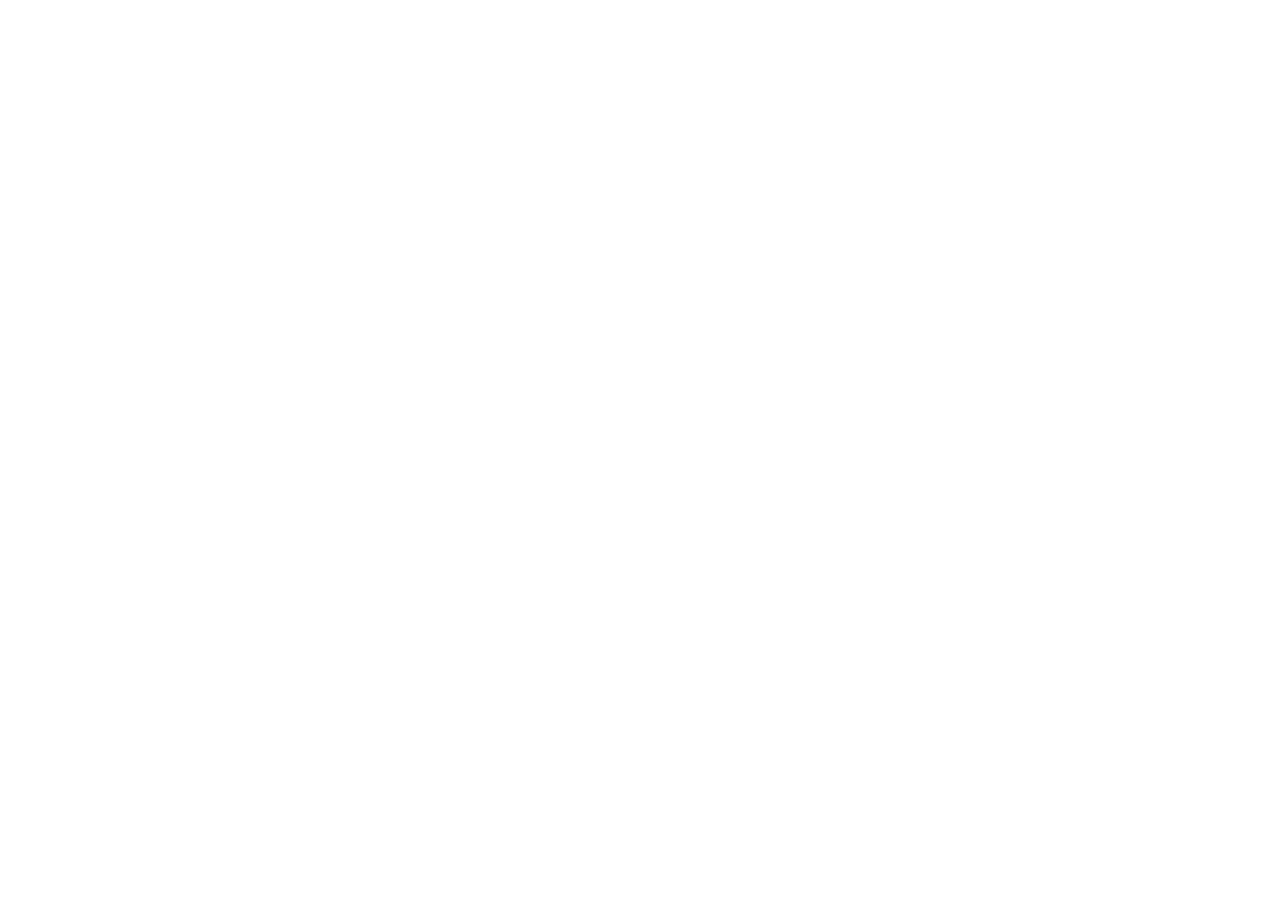
==== index.html @ 7100eab2 "Arquivos Iniciais" ====
<!DOCTYPE html>
<html lang="en">
<head>
    <meta charset="UTF-8">
    <meta http-equiv="X-UA-Compatible" content="IE=edge">
    <meta name="viewport" content="width=device-width, initial-scale=1.0">
    <link rel="stylesheet" text="text/css" href="styles.css">
    <title>Landing Page</title>
</head>
<body>
    
</body>
</html>
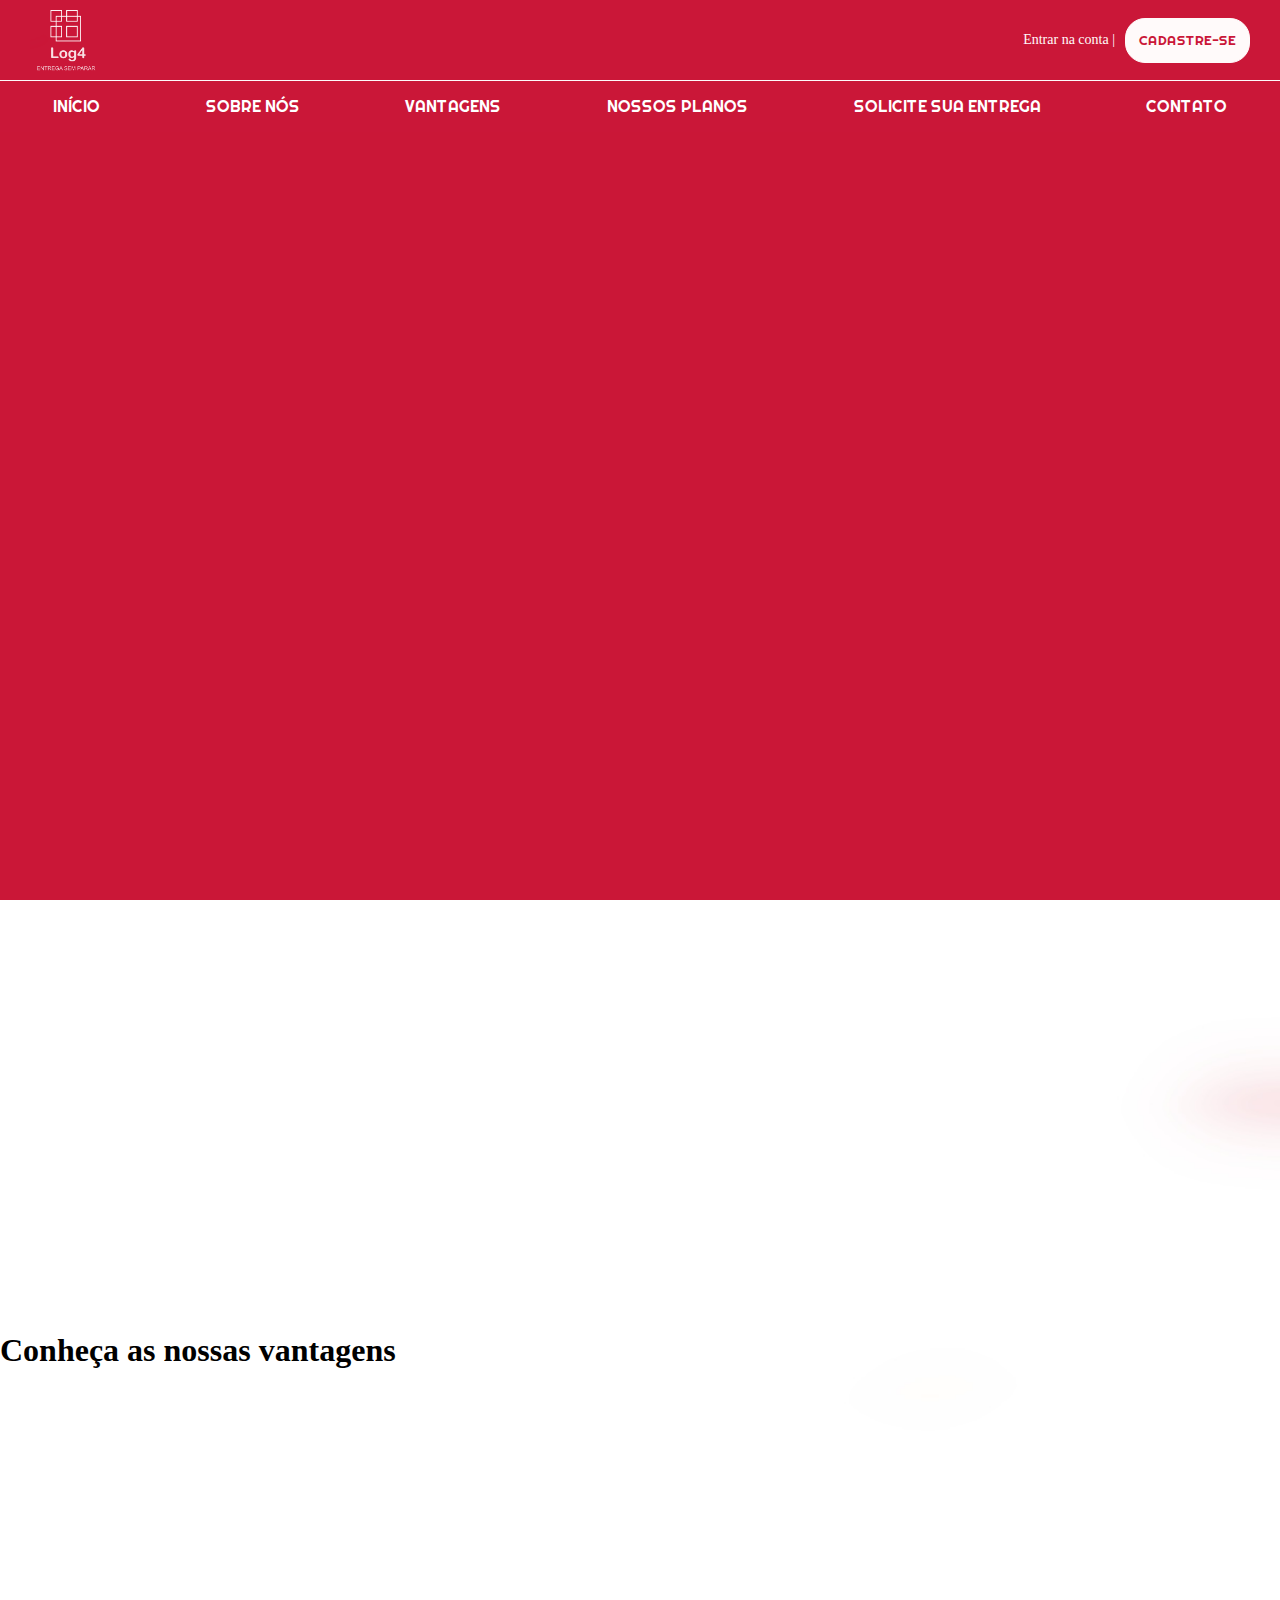
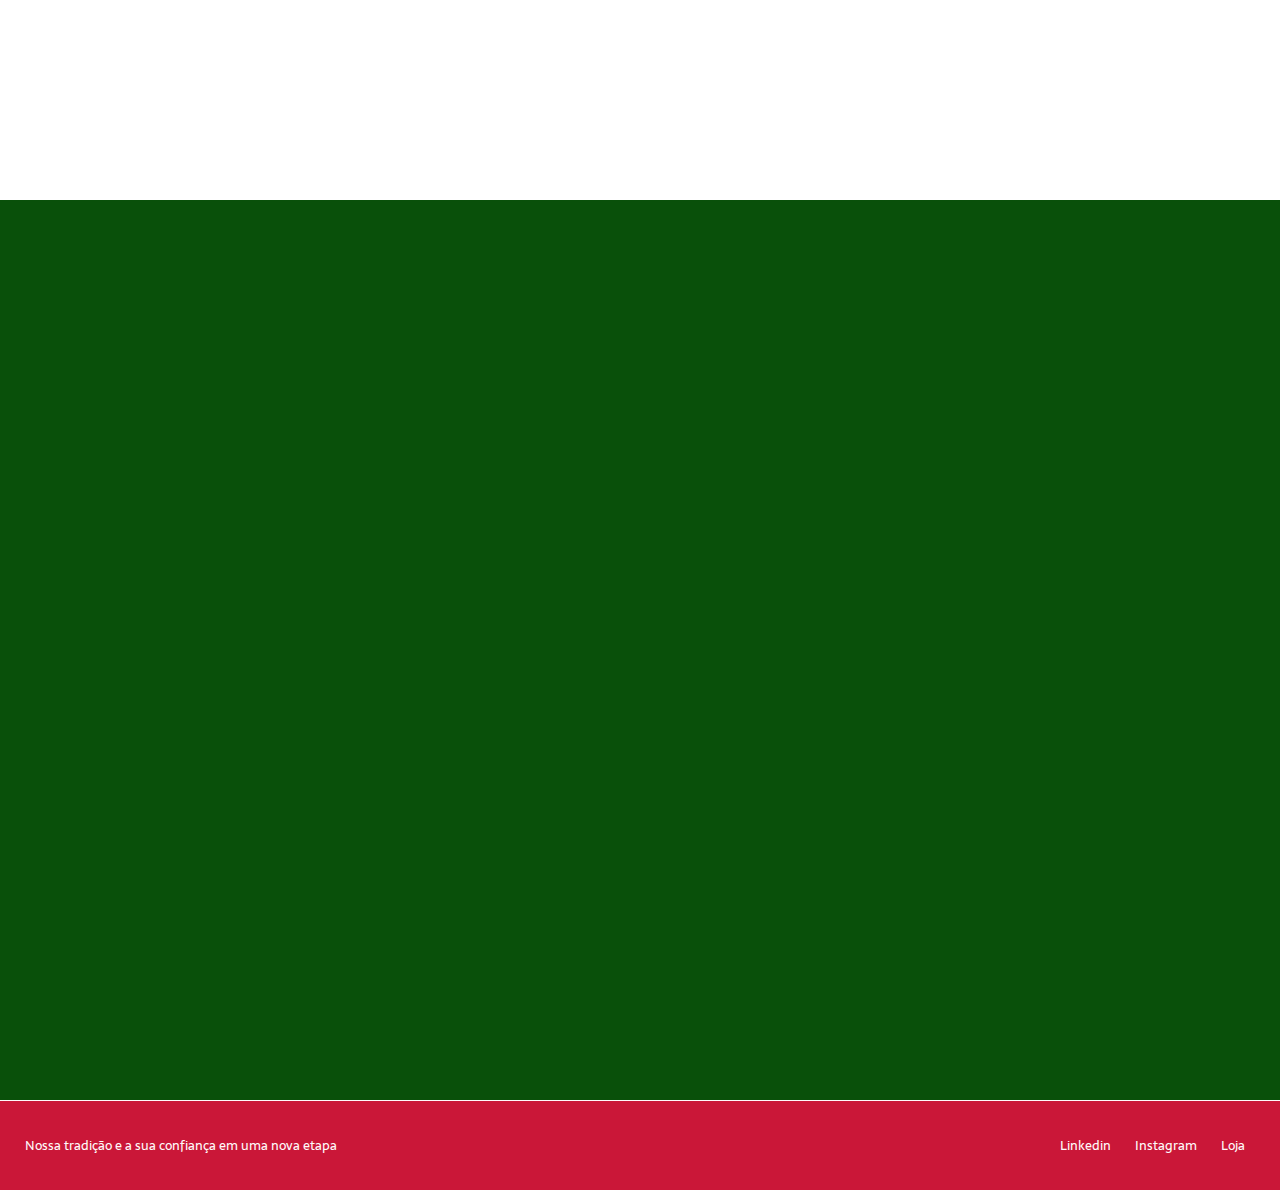
==== commit 99a2b219: "Landing Page / Preços / Cadastro - Modelo Inicial" ====
--- a/index.html
+++ b/index.html
@@ -1,13 +1,45 @@
 <!DOCTYPE html>
-<html lang="en">
+<html lang="pt-Br">
 <head>
     <meta charset="UTF-8">
     <meta http-equiv="X-UA-Compatible" content="IE=edge">
     <meta name="viewport" content="width=device-width, initial-scale=1.0">
     <link rel="stylesheet" text="text/css" href="styles.css">
-    <title>Landing Page</title>
+    <title>4Log | Envios com tradição e confiança </title>
+    <style>
+        
+    </style>
 </head>
 <body>
-    
+    <header>
+        <div class="cabecalho">
+            <img id="logomarca" src="Imagens/logo-Log4.png" alt="null">
+            <p>Entrar na conta |</p>
+            <a href="cadastro.html"><button id="botao-cadastrar">Cadastre-se</button></a>
+        </div>
+        <nav class="navegacao">
+            <a href="#inicio">INÍCIO</a>
+            <a href="#sobre-nos">SOBRE NÓS</a>
+            <a href="#vantagens">VANTAGENS</a>
+            <a href="preços.html">NOSSOS PLANOS</a>
+            <a href="#">SOLICITE SUA ENTREGA</a>
+            <a href="#">CONTATO</a>
+        </nav>
+    </header>
+    <main>
+        <section id="inicio"></section>
+        <section id="sobre-nos">
+            <h1>Conheça as nossas vantagens</h1>
+        </section>
+        <section id="vantagens"></section>
+    </main>
+    <footer>
+        <p>Nossa tradição e a sua confiança em uma nova etapa</p>
+        <nav>
+            <a href="">Linkedin</a>
+            <a href="">Instagram</a>
+            <a href="">Loja</a>
+        </nav>
+    </footer>       
 </body>
 </html>--- a/styles.css
+++ b/styles.css
@@ -0,0 +1,173 @@
+/*Configurações da Página------------------------------------------------------------------------------------------------------*/
+
+@import url('https://fonts.googleapis.com/css2?family=Righteous&display=swap');
+
+@import url('https://fonts.googleapis.com/css2?family=Sarala&display=swap');
+
+*{
+    margin: 0;
+    padding: 0;
+    box-sizing: border-box;}
+
+html{
+    scroll-behavior: smooth;
+    overflow-x: hidden;}
+
+body{
+    width: 100vw;
+    height: 100vh;
+    background-image: url("Imagens/background.jpg");
+    background-size: cover;}
+
+body::-webkit-scrollbar {
+    width: 6px;}
+      
+body::-webkit-scrollbar-track {
+    background-color: rgba(53, 39, 39, 0.795)}
+      
+body::-webkit-scrollbar-thumb {
+    background-color: goldenrod;       
+    border: 1px solid goldenrod;}
+
+/*Cabeçalho------------------------------------------------------------------------------------------------------*/
+
+.cabecalho{
+    display: flex;
+    justify-content: space-between;
+    align-items: center;
+    position: fixed;
+    width: 100vw;
+    background-color: #ca1738;
+    padding: 0px 30px;}
+
+#logomarca{
+    height: 80px;}
+
+.cabecalho p{
+    flex: 1;
+    text-align: right;
+    padding-right: 10px;
+    color: snow;
+    font-size: 14px;
+    cursor: pointer;}
+
+.cabecalho p:hover{
+    font-size: 15px;
+    text-decoration: underline;}
+
+#botao-cadastrar{
+    border-radius: 20px;
+    padding: 13px;
+    text-transform: uppercase;
+    border: 1px solid snow;
+    background-color: snow;
+    color: #ca1738;
+    font-family: 'Righteous', cursive;
+    cursor: pointer;}
+
+#botao-cadastrar:hover{
+    font-size: 1em;
+    background-color: goldenrod;
+    color: snow;
+    transition: all 0.5s ease-in-out;}  
+
+.navegacao{
+    display: flex;
+    flex-direction: row;
+    position: fixed;
+    width: 100%;
+    margin-top: 80px;
+    padding-left: 0;
+    background-color: #ca1738;
+    transition: all 0.6s ease-in-out;}
+    
+.navegacao:hover{
+    background-color: rgba(53, 39, 39, 0.795);}
+                     
+.navegacao a{                
+    padding: 15px 0;
+    flex-grow: 1;
+    text-align: center;
+    font-family: 'Righteous', cursive;
+    font-size: 100%;
+    font-weight: 200;
+    border-top: 1px solid snow;
+    color: white;
+    text-decoration: none;}                    
+
+.navegacao a:hover{
+    background-color: goldenrod;
+    padding-bottom: 2px;
+    border-bottom: 2px solid goldenrod;}
+
+@media (max-width: 600px) {
+
+    .cabecalho{
+        display: flex;
+        justify-content: center;
+        align-items: center;}
+
+    .botao-cadastrar{
+        padding: 8px;
+        font-size: 10px;
+    }
+    .navegacao a{
+        font-size: 8px;}}
+
+
+/*Seções------------------------------------------------------------------------------------------------------*/
+
+section:nth-of-type(1){
+    width: 100vw;
+    height: 100vh;}
+
+section:nth-of-type(2){
+    width: 100vw;
+    height: 100vh;
+    background-image: url("Imagens/background-sobre.jpg");
+    background-size: cover;}
+
+section:nth-of-type(3){
+    width: 100vw;
+    height: 100vh;
+    background-image: url("Imagens/background-noticias.jpg");
+    background-size: cover;}
+
+
+
+
+/*Seção Sobre------------------------------------------------------------------------------------------------------*/
+
+#sobre-nos{
+    display: flex;
+    flex-direction: column;
+    align-items: flex-start;
+    justify-content: center;}
+
+
+
+
+/*Footer------------------------------------------------------------------------------------------------------*/
+
+footer{
+    display: flex;
+    align-items: center;
+    justify-content: space-between;
+    height: 90px;
+    background-color: #ca1738;
+    border-top: 1px solid snow;
+    padding: 0px 25px;
+    width: 100vw;}
+
+footer p{
+    font-family: 'Sarala', sans-serif;
+    color: snow;
+    font-size: 13px;}
+
+footer a{
+    text-decoration: none;
+    font-family: 'Sarala', sans-serif;
+    color: snow;
+    margin: 10px;
+    font-size: 13px;}
+
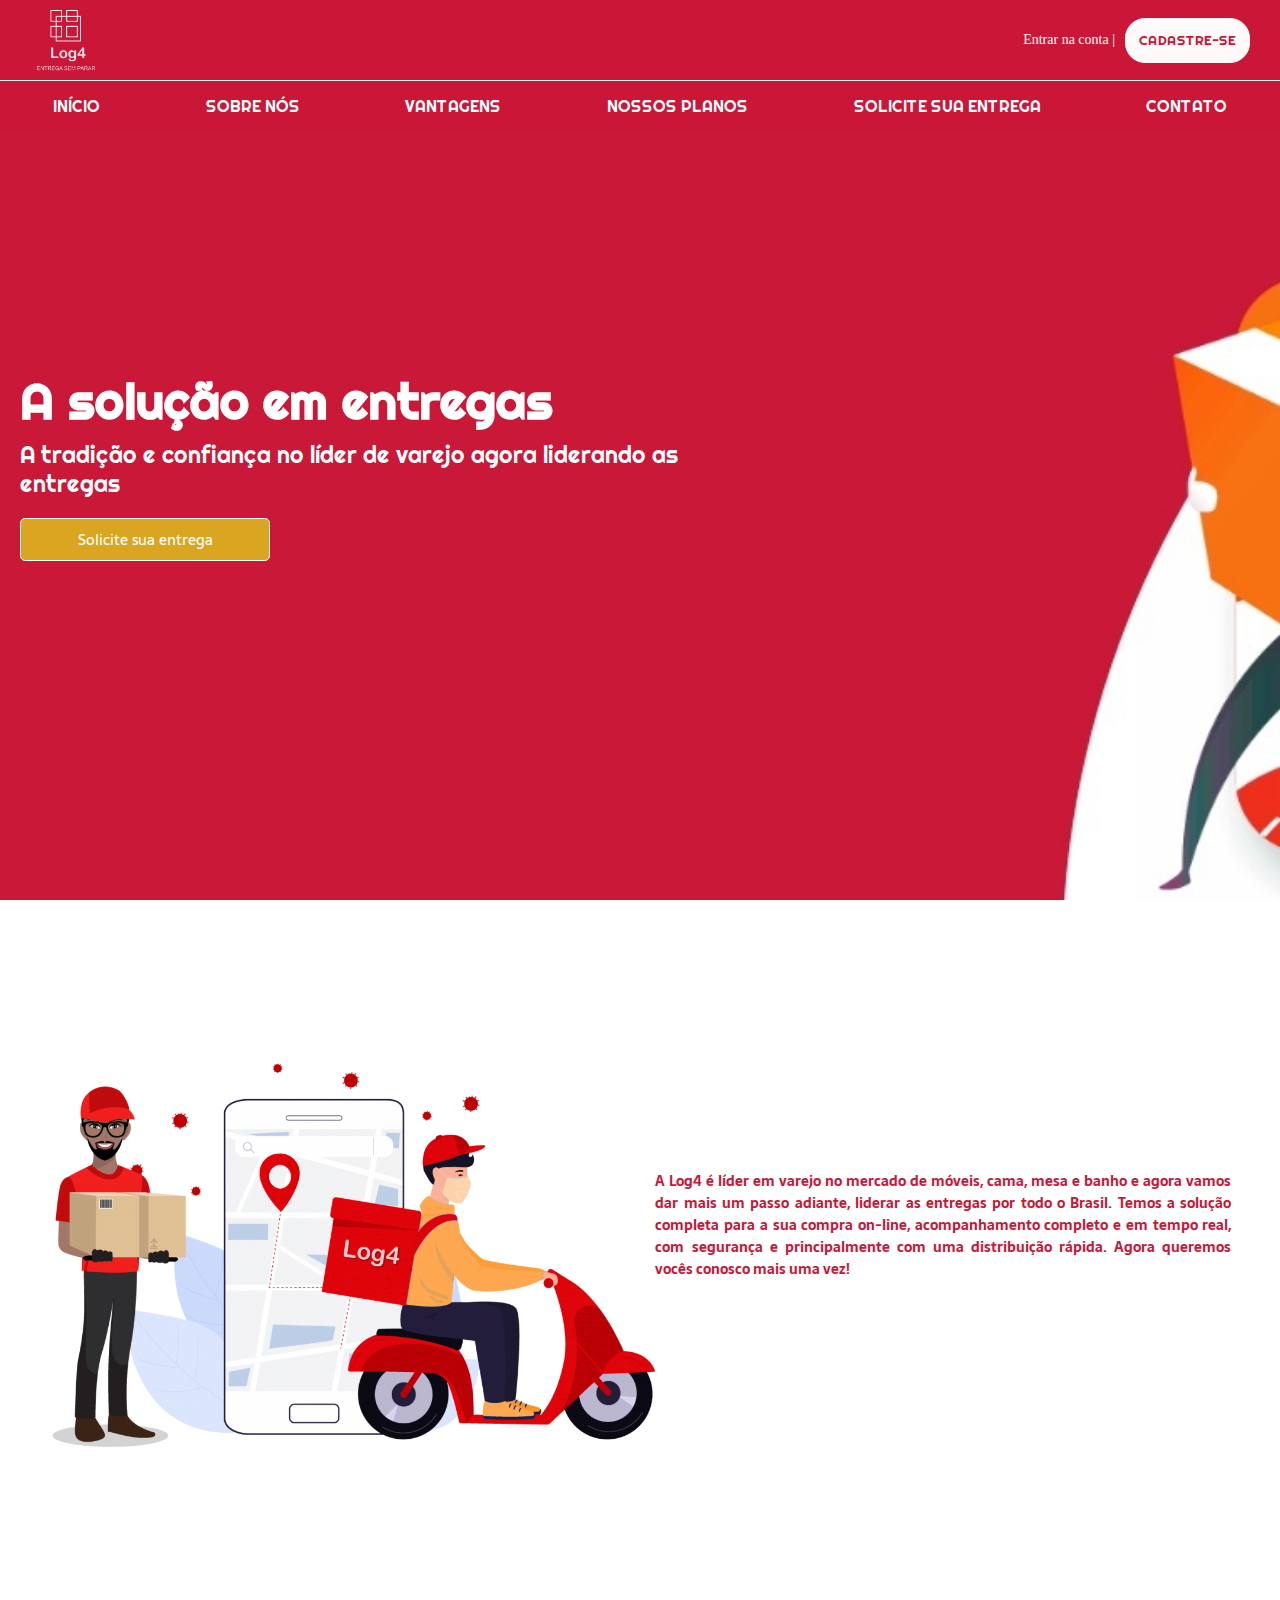
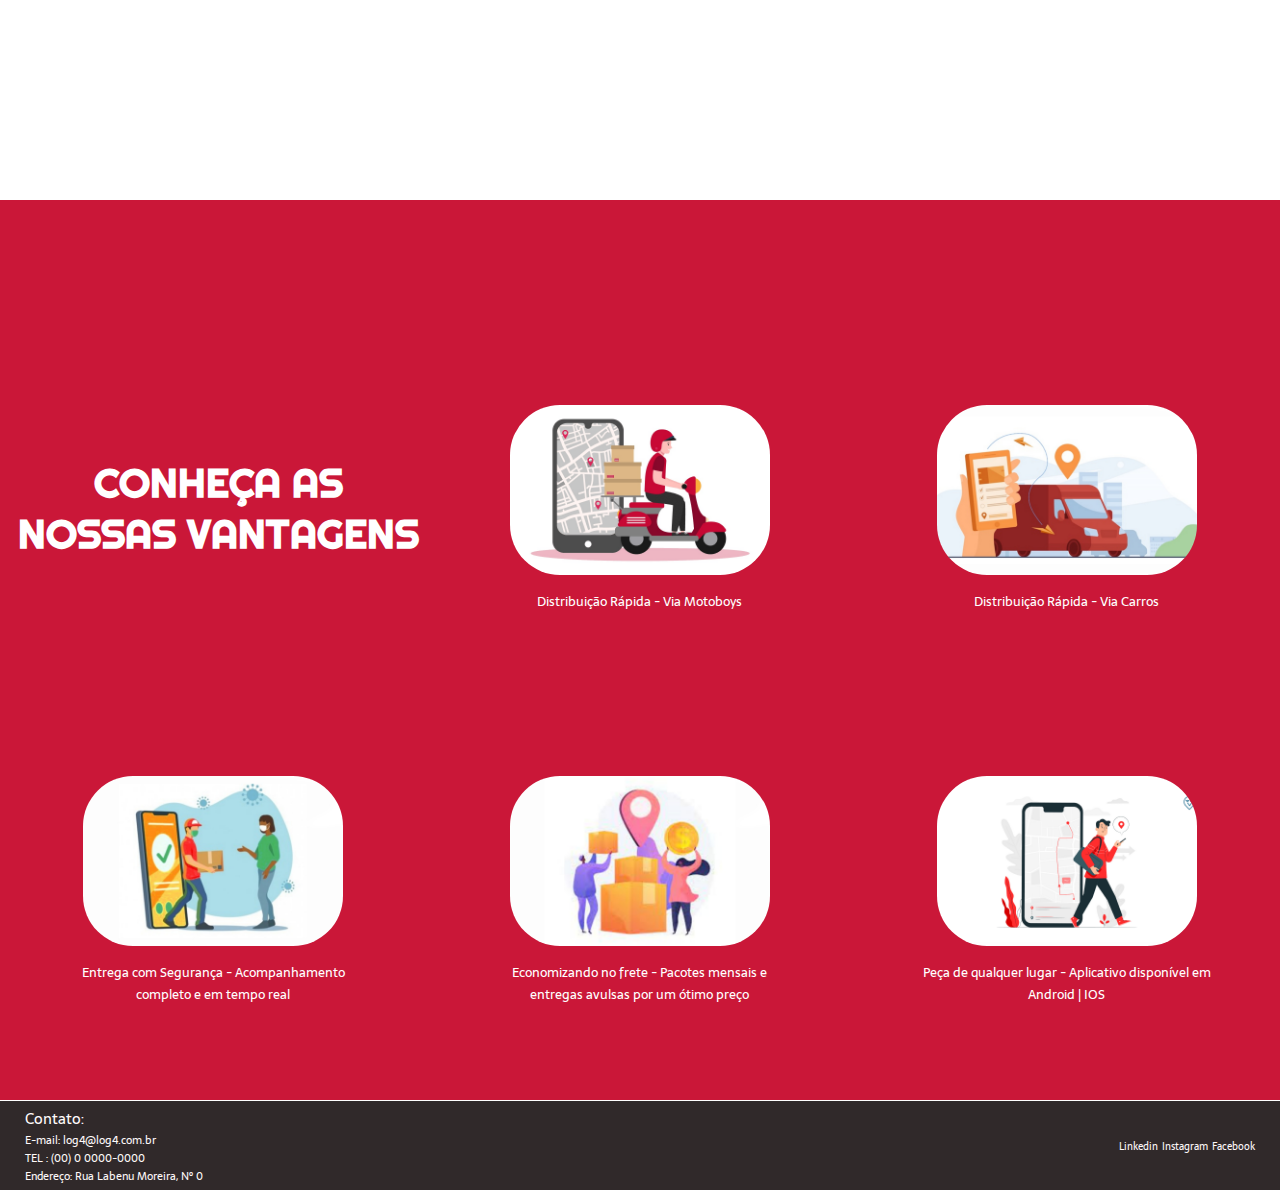
==== commit 403a6297: "Versão final da Landing Page" ====
--- a/index.html
+++ b/index.html
@@ -22,23 +22,71 @@
             <a href="#sobre-nos">SOBRE NÓS</a>
             <a href="#vantagens">VANTAGENS</a>
             <a href="preços.html">NOSSOS PLANOS</a>
-            <a href="#">SOLICITE SUA ENTREGA</a>
-            <a href="#">CONTATO</a>
+            <a href="#inicio">SOLICITE SUA ENTREGA</a>
+            <a href="index.html#footer">CONTATO</a>
         </nav>
     </header>
     <main>
-        <section id="inicio"></section>
+        <section id="inicio">
+            <h1>A solução em entregas</h1>
+            <h2>A tradição e confiança no líder de varejo agora liderando as entregas</h2>
+            <button>Solicite sua entrega</button>
+            </div>
+        </section>
         <section id="sobre-nos">
-            <h1>Conheça as nossas vantagens</h1>
+            <div>
+                <img id="imagem-sobre-entrega" src="Imagens/distribuição-rapida-motoboy.png" alt="Distribuição Rápida para qualquer lugar do Brasil na palma da sua mão">
+                <h3>A Log4 é líder em varejo no mercado de móveis, cama, mesa e banho 
+                e agora vamos dar mais um passo adiante, liderar as entregas por todo o Brasil. 
+                Temos a solução completa para a sua compra on-line, acompanhamento completo e em 
+                tempo real, com segurança e principalmente com uma distribuição rápida.
+                Agora queremos vocês conosco mais uma vez! </h3>
+            </div>
         </section>
-        <section id="vantagens"></section>
+        <section id="vantagens">
+            <div class="categoria-vantagens-primeiro-grupo">
+                <h4><strong>Conheça as nossas vantagens</strong></h4>
+            </div>
+
+            <div class="categoria-vantagens-primeiro-grupo">
+                <img class="imagem-vantagens-primeiro-grupo" src="Imagens/motoboy.jpg" alt="Imagem - Distribuição Rápida via motoboys">
+                <h5><strong>Distribuição Rápida</strong> - Via Motoboys</h5>
+            </div>
+
+            <div class="categoria-vantagens-primeiro-grupo">
+                <img class="imagem-vantagens-primeiro-grupo" src="Imagens/entregas-carro.jpg" alt="Imagem - Distribuição Rápida, via Carros ">
+                <h5><strong>Distribuição Rápida</strong> - Via Carros</h5>
+            </div>
+
+            <div class="categoria-vantagens-segundo-grupo">
+                <img class="imagem-vantagens-segundo-grupo" src="Imagens/entrega-segurança.jpeg" alt="Imagem - Entrega com Segurança, acompanhamento completo e em tempo real">
+                <h5><strong>Entrega com Segurança</strong> - Acompanhamento completo e em tempo real</h5>
+            </div>
+
+            <div class="categoria-vantagens-segundo-grupo">
+                <img class="imagem-vantagens-segundo-grupo" src="Imagens/economizando-no-frete.jpg" alt="Imagem - Economizando no frete, pacotes mensais e entregas avulsas por um ótimo preço">
+                <h5><strong>Economizando no frete</strong> - Pacotes mensais e entregas avulsas por um ótimo preço </h5>
+            </div>
+
+            <div class="categoria-vantagens-segundo-grupo">
+                <img class="imagem-vantagens-segundo-grupo" src="Imagens/aplicativo.png" alt="Imagem - Peça de qualquer lugar, aplicativo disponível em Android | IOS">
+                <h5><strong>Peça de qualquer lugar</strong> - Aplicativo disponível em Android | IOS</h5>
+            </div>
+              
+            </div>
+        </section>
     </main>
-    <footer>
-        <p>Nossa tradição e a sua confiança em uma nova etapa</p>
+    <footer id="footer">
+        <div class="contato">
+            <h6>Contato:</h6>
+            <p>E-mail: log4@log4.com.br</p>
+            <p>TEL : (00) 0 0000-0000</p>
+            <p>Endereço: Rua Labenu Moreira, Nº 0 </p>
+        </div>
         <nav>
-            <a href="">Linkedin</a>
-            <a href="">Instagram</a>
-            <a href="">Loja</a>
+            <a href="https://www.linkedin.com/" target="_blank">Linkedin</a>
+            <a href="https://www.instagram.com/" target="_blank">Instagram</a>
+            <a href="https://www.facebook.com/" target="_blank">Facebook</a>
         </nav>
     </footer>       
 </body>
--- a/styles.css
+++ b/styles.css
@@ -15,9 +15,7 @@
 
 body{
     width: 100vw;
-    height: 100vh;
-    background-image: url("Imagens/background.jpg");
-    background-size: cover;}
+    height: 100vh;}
 
 body::-webkit-scrollbar {
     width: 6px;}
@@ -115,37 +113,207 @@
         font-size: 8px;}}
 
 
-/*Seções------------------------------------------------------------------------------------------------------*/
+/*Seção INICIO------------------------------------------------------------------------------------------------------*/
 
 section:nth-of-type(1){
     width: 100vw;
-    height: 100vh;}
+    height: 100vh;
+    background-image: url("Imagens/imagem-inicio.jpg");
+    background-size: cover;
+    display: flex;
+    flex-direction: column;
+    justify-content: center;}
+
+
+section h1:nth-of-type(1){
+    font-family: 'Righteous', cursive;
+    color: white;
+    font-size: 50px;
+    padding-left: 20px;
+    padding-top: 50px;}
+
+section h2:nth-of-type(1){
+    font-family: 'Righteous', cursive;
+    color: white;
+    width: 60%;
+    font-weight: 100;
+    font-size: 23px;
+    padding-top: 8px;
+    padding-left: 20px;}
+
+section button:nth-of-type(1){
+    font-family: 'Sarala', sans-serif;
+    color: white;
+    background-color: goldenrod;
+    width: 250px;
+    margin: 20px;
+    padding: 8px;
+    cursor: pointer;
+    font-size: 15px;
+    border-radius: 5px;
+    border: 1px solid white}
+
+#inicio button:hover{
+    background-color: rgb(238, 213, 149);
+    font-size: 15px;
+    color: rgb(32, 31, 31);
+    font-weight: bold;
+    transition: all 0.5s;
+} 
+
+@media (max-width: 600px) {
+
+section:nth-of-type(1){
+    background-image: url("Imagens/imagem-inicio-responsiva.png");
+    background-size: cover;
+    ;}
+
+section h1:nth-of-type(1){
+    font-size: 20px;}
+
+section h2:nth-of-type(1){
+    width: 80%;
+    margin-top: 70px;
+    margin-bottom: 20px;
+    text-align: justify;
+    font-size: 14px;}
+
+section p:nth-of-type(1){
+    display: none;}
+
+section button:nth-of-type(1){
+    width: 30%;
+    font-size: 10px;
+}}
+
+/*Seção SOBRE------------------------------------------------------------------------------------------------------*/
 
 section:nth-of-type(2){
     width: 100vw;
     height: 100vh;
-    background-image: url("Imagens/background-sobre.jpg");
-    background-size: cover;}
-
+   }
+
+#imagem-sobre-entrega{
+    height: 400px;
+    margin-top: 150px;
+}
+
+#sobre-nos div{
+    display: flex;
+    flex-direction: row;
+    justify-content: center;
+    align-items: center;
+}
+
+#sobre-nos h3{
+    color: #ca1738;
+    font-family: 'Sarala', sans-serif;
+    text-align: justify;
+    font-weight: bold;
+    width: 45%;
+    margin-top: 100px;
+    font-size: 14px;
+}
+
+@media (max-width: 750px) {
+    #sobre-nos div{
+        display: flex;
+        flex-direction: column;
+        justify-content: center;
+        align-items: center;
+    }
+
+    #imagem-sobre-entrega{
+        height: 200px;
+        margin-top: 50px;
+        position: relative;
+        z-index: -1;
+        margin-top: 180px;
+    } 
+
+    #sobre-nos h3{
+        z-index: -1;
+        width: 80%;
+        margin-top: 30px;
+        font-size: 10px;
+    }
+}
+
+
+/*Seção VANTAGENS------------------------------------------------------------------------------------------------------*/
 section:nth-of-type(3){
     width: 100vw;
     height: 100vh;
-    background-image: url("Imagens/background-noticias.jpg");
-    background-size: cover;}
-
-
-
-
-/*Seção Sobre------------------------------------------------------------------------------------------------------*/
-
-#sobre-nos{
+    background-color: #ca1738;}
+
+#vantagens{
+    display: grid;
+    grid-template-columns: repeat(3, 1fr);
+}
+
+.categoria-vantagens-primeiro-grupo{
     display: flex;
     flex-direction: column;
-    align-items: flex-start;
-    justify-content: center;}
-
-
-
+    justify-content: center;
+    align-items: center;
+    text-align: center;
+}
+
+.categoria-vantagens-primeiro-grupo h4{
+    color: white;
+    font-family: 'Righteous', cursive;
+    text-transform: uppercase;
+    text-align: center;
+    margin-top: 130px;
+    font-size: 40px;
+    margin-left: 10px;
+}
+
+.imagem-vantagens-primeiro-grupo{
+    width: 260px;
+    margin-top: 130px;
+    border-radius: 50px;
+}
+
+.categoria-vantagens-primeiro-grupo h5{
+    margin-top: 15px;
+    font-weight: 100;
+    font-family: 'Sarala', sans-serif;
+    color: white;
+}
+
+.categoria-vantagens-segundo-grupo{
+    display: flex;
+    flex-direction: column;
+    justify-content: center;
+    align-items: center;
+    text-align: center;
+}
+
+.imagem-vantagens-segundo-grupo{
+    width: 260px;
+    border-radius: 50px;
+    margin-top: 15px;
+}
+
+.categoria-vantagens-segundo-grupo h5{
+    margin-top: 15px;
+    margin-bottom: 20px;
+    font-weight: 100;
+    font-family: 'Sarala', sans-serif;
+    color: white;
+    width: 70%;
+}
+
+@media (max-width: 700px) {
+
+#vantagens{
+    display: grid;
+    grid-template-columns: 1fr;
+    height: 100%;
+    }
+    
+}
 
 /*Footer------------------------------------------------------------------------------------------------------*/
 
@@ -153,21 +321,31 @@
     display: flex;
     align-items: center;
     justify-content: space-between;
+    background-color: #30292a;
+    border-top: 1px solid #ffffff;
+    padding: 0px 25px;
     height: 90px;
-    background-color: #ca1738;
-    border-top: 1px solid snow;
-    padding: 0px 25px;
     width: 100vw;}
 
-footer p{
-    font-family: 'Sarala', sans-serif;
-    color: snow;
-    font-size: 13px;}
+.contato h6{
+    font-family: 'Sarala', sans-serif;
+    color: snow;
+    font-size: 15px;
+    font-weight: 100;}
+
+.contato{
+    display: flex;
+    flex-direction: column;
+    font-family: 'Sarala', sans-serif;
+    color: snow;
+    font-size: 11px;}
 
 footer a{
     text-decoration: none;
     font-family: 'Sarala', sans-serif;
     color: snow;
-    margin: 10px;
-    font-size: 13px;}
-
+    font-size: 10px;}
+
+footer a:hover{
+    background-color: rgb(189, 188, 188);
+    text-decoration: underline;}
